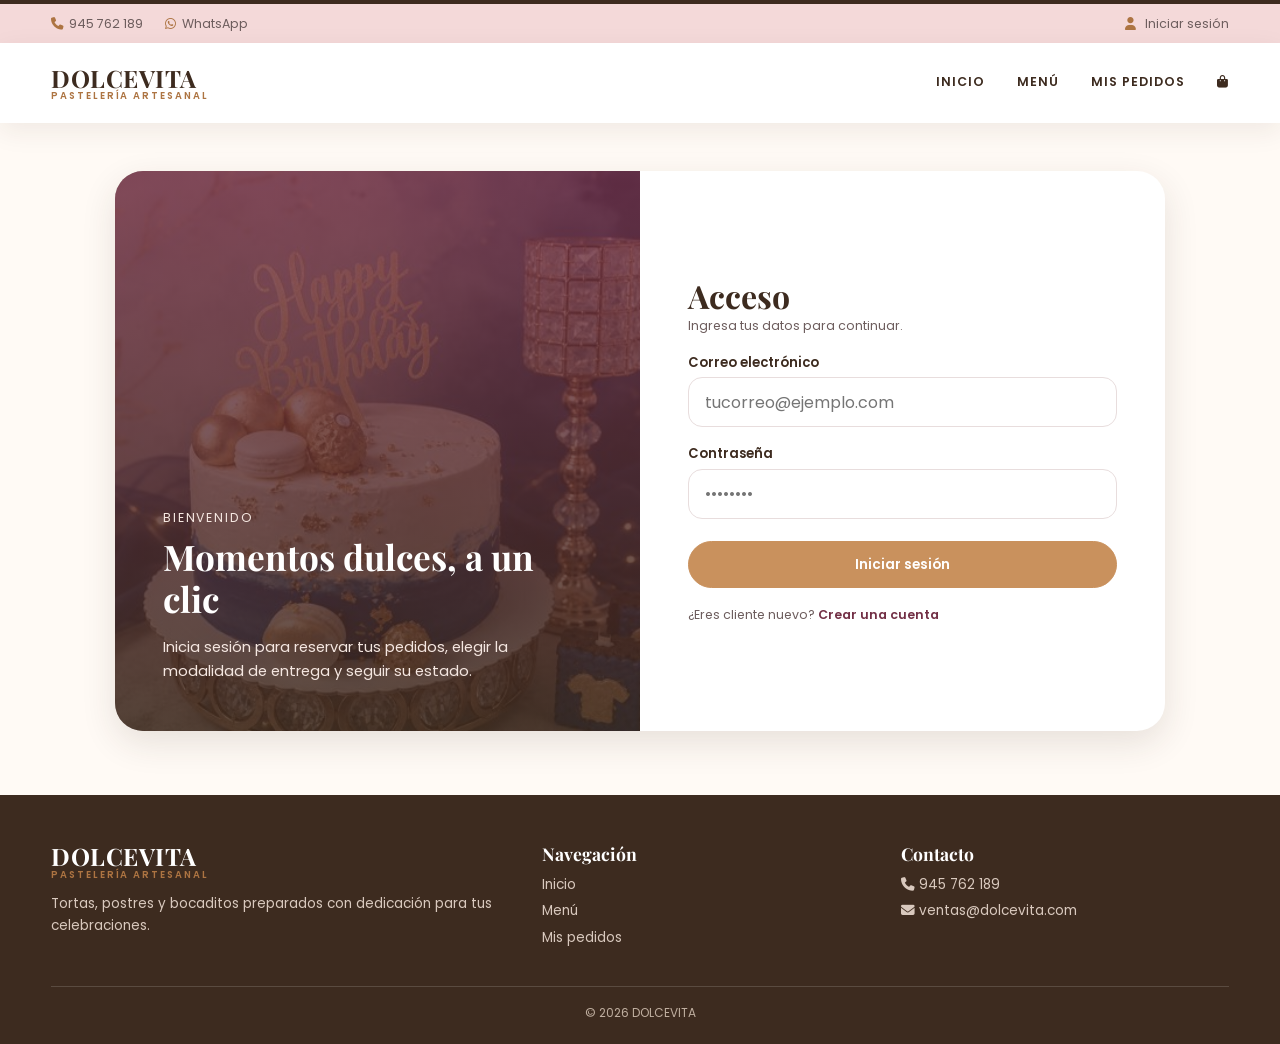
==== src/main/resources/static/login.html @ 1e83cde8 "Agrega front de la tienda y panel de administración" ====
<!DOCTYPE html>
<html lang="es">
<head>
    <meta charset="UTF-8">
    <meta name="viewport" content="width=device-width, initial-scale=1">
    <title>Iniciar sesión | DOLCEVITA</title>
    <link rel="stylesheet" href="https://cdnjs.cloudflare.com/ajax/libs/font-awesome/6.7.2/css/all.min.css">
    <link href="https://fonts.googleapis.com/css2?family=Playfair+Display:wght@600;700&family=Poppins:wght@300;400;500;600;700&display=swap" rel="stylesheet">
    <link rel="stylesheet" href="css/estilos.css">
</head>
<body>
<header>
    <div class="top-bar"><div class="contenedor">
        <div><span><i class="fa-solid fa-phone"></i>945 762 189</span><span><i class="fa-brands fa-whatsapp"></i>WhatsApp</span></div>
        <div><a href="login.html"><i class="fa-solid fa-user"></i> Iniciar sesión</a></div>
    </div></div>
    <nav class="navbar"><div class="contenedor">
        <a href="index.html" class="marca"><b>DOLCEVITA</b><small>Pastelería artesanal</small></a>
        <button class="nav-toggle" id="navToggle" aria-label="Abrir menú"><i class="fa-solid fa-bars"></i></button>
        <div class="nav-links" id="navLinks">
            <a href="index.html">Inicio</a>
            <a href="menu.html">Menú</a>
            <a href="mis-pedidos.html">Mis pedidos</a>
            <a href="carrito.html" class="nav-carrito"><i class="fa-solid fa-bag-shopping"></i><span class="n">2</span></a>
        </div>
    </div></nav>
</header>
<main>
<section class="login-caja">
    <div class="login-lado"><span class="ayuda" style="color:#f5e7e1;letter-spacing:.15em;text-transform:uppercase">Bienvenido</span><h2>Momentos dulces, a un clic</h2><p>Inicia sesión para reservar tus pedidos, elegir la modalidad de entrega y seguir su estado.</p></div>
    <form class="login-form" action="mis-pedidos.html">
        <h2>Acceso</h2><p class="ayuda">Ingresa tus datos para continuar.</p>
        <label for="correo">Correo electrónico</label><input type="email" id="correo" placeholder="tucorreo@ejemplo.com">
        <label for="clave">Contraseña</label><input type="password" id="clave" placeholder="••••••••">
        <button class="btn btn-dorado" type="submit">Iniciar sesión</button>
        <p class="ayuda" style="margin-top:1.1rem">¿Eres cliente nuevo? <a href="#" style="color:var(--vino);font-weight:600">Crear una cuenta</a></p>
    </form>
</section>
</main>
<footer class="pie-pagina"><div class="contenedor">
    <div class="cols">
        <div><div class="marca"><b>DOLCEVITA</b><small>Pastelería artesanal</small></div><p style="margin-top:.8rem">Tortas, postres y bocaditos preparados con dedicación para tus celebraciones.</p></div>
        <div><h3>Navegación</h3><ul><li><a href="index.html">Inicio</a></li><li><a href="menu.html">Menú</a></li><li><a href="mis-pedidos.html">Mis pedidos</a></li></ul></div>
        <div><h3>Contacto</h3><ul><li><i class="fa-solid fa-phone"></i> 945 762 189</li><li><i class="fa-solid fa-envelope"></i> ventas@dolcevita.com</li></ul></div>
    </div>
    <div class="copy">© 2026 DOLCEVITA</div>
</div></footer>
<script src="js/api.js"></script>
<script src="js/carrito.js"></script>
<script src="js/nav.js"></script>
</body>
</html>
---- src/main/resources/static/css/estilos.css ----
/* =====================================================
   DOLCEVITA - Maqueta visual v2
   Un solo archivo de estilos: tienda (cliente) + panel admin.
   Estética: rosa suave, crema, chocolate y dorado.
   Títulos: Playfair Display. Texto: Poppins.
===================================================== */

:root {
  --rosa-claro: #f4d9d9;
  --rosa: #eec9cb;
  --rosa-oscuro: #d9aeb2;
  --crema: #fffaf5;
  --crema-oscuro: #f8eee6;
  --blanco: #fff;
  --chocolate: #3d2b1f;
  --chocolate-claro: #604638;
  --dorado: #c9915d;
  --dorado-oscuro: #ad7442;
  --vino: #722f45;
  --gris: #6d5d5d;
  --gris-claro: #f2eeee;
  --gris-borde: #e8dddd;
  --verde: #307a4b;  --verde-fondo: #dff1e5;
  --ambar: #8a5a12;  --ambar-fondo: #fbe9c8;
  --azul: #35639a;   --azul-fondo: #dde9f7;
  --rojo: #b93d3d;   --rojo-fondo: #f6dcdc;
  --morado: #6b4a8f; --morado-fondo: #eadff5;
  --fuente-titulos: "Playfair Display", serif;
  --fuente-texto: "Poppins", sans-serif;
  --radio-m: 14px; --radio: 18px; --radio-g: 28px; --pill: 999px;
  --sombra-suave: 0 8px 25px rgba(61,43,31,.08);
  --sombra: 0 12px 35px rgba(61,43,31,.12);
}
*, *::before, *::after { margin: 0; padding: 0; box-sizing: border-box; }
html { scroll-behavior: smooth; }
body { min-height: 100vh; font-family: var(--fuente-texto); background: var(--crema); color: var(--chocolate); line-height: 1.6; }
img { display: block; max-width: 100%; object-fit: cover; }
a { color: inherit; text-decoration: none; }
ul { list-style: none; }
button, input, select, textarea { font: inherit; }
h1, h2, h3 { font-family: var(--fuente-titulos); color: var(--chocolate); line-height: 1.2; }

/* ---------- Botones ---------- */
.btn { white-space: nowrap; display: inline-flex; align-items: center; justify-content: center; gap: .5rem; padding: .7rem 1.6rem; border-radius: var(--pill); border: 1px solid var(--chocolate); background: var(--chocolate); color: #fff; font-size: .85rem; font-weight: 600; cursor: pointer; transition: .3s ease; }
.btn:hover { background: var(--chocolate-claro); border-color: var(--chocolate-claro); transform: translateY(-1px); }
.btn-dorado { background: var(--dorado); border-color: var(--dorado); }
.btn-dorado:hover { background: var(--dorado-oscuro); border-color: var(--dorado-oscuro); }
.btn-borde { background: transparent; color: var(--chocolate); border-color: var(--dorado); }
.btn-borde:hover { background: var(--dorado); color: #fff; border-color: var(--dorado); }
.btn-borde-claro { background: transparent; color: #fff; border-color: rgba(255,255,255,.7); }
.btn-borde-claro:hover { background: #fff; color: var(--chocolate); border-color: #fff; }
.btn-peligro { background: #fff; color: var(--rojo); border-color: var(--rojo); }
.btn-peligro:hover { background: var(--rojo); color: #fff; border-color: var(--rojo); }
.btn-bloque { display: flex; width: 100%; }
.btn-sm { padding: .35rem 1rem; font-size: .76rem; }

/* ---------- Etiquetas de estado ---------- */
.estado { display: inline-block; padding: .15rem .8rem; border-radius: var(--pill); font-size: .72rem; font-weight: 600; white-space: nowrap; }
.e-pendiente, .e-proceso { background: var(--ambar-fondo); color: var(--ambar); }
.e-confirmado, .e-camino { background: var(--azul-fondo); color: var(--azul); }
.e-entregado, .e-activo { background: var(--verde-fondo); color: var(--verde); }
.e-cancelado, .e-incidencia { background: var(--rojo-fondo); color: var(--rojo); }
.e-nuevo { background: var(--morado-fondo); color: var(--morado); }

/* ---------- Formularios ---------- */
label { display: block; font-size: .82rem; font-weight: 600; margin: 1rem 0 .3rem; }
input[type=text], input[type=email], input[type=password], input[type=date], input[type=number], input[type=tel], select, textarea {
  width: 100%; padding: .7rem 1rem; border: 1px solid var(--gris-borde); border-radius: var(--radio-m); background: #fff; color: var(--chocolate); outline: none; transition: .2s;
}
input:focus, select:focus, textarea:focus { border-color: var(--dorado); box-shadow: 0 0 0 3px rgba(201,145,93,.18); }
textarea { min-height: 90px; resize: vertical; }
.fila-radio { display: flex; gap: 1.4rem; flex-wrap: wrap; font-size: .88rem; }
.fila-radio label { display: inline-flex; align-items: center; gap: .4rem; font-weight: 400; margin: 0; }
.ayuda { font-size: .78rem; color: var(--gris); }

/* =====================================================
   TIENDA (cliente)
===================================================== */
.contenedor { width: min(1200px, 92%); margin-inline: auto; }
.top-bar { background: var(--rosa-claro); border-top: 4px solid var(--chocolate); font-size: .78rem; color: var(--gris); }
.top-bar .contenedor { display: flex; justify-content: space-between; align-items: center; padding: .6rem 0; gap: 1rem; flex-wrap: wrap; }
.top-bar span { margin-right: 1.4rem; }
.top-bar i { margin-right: .35rem; color: var(--dorado-oscuro); }
.navbar { background: #fff; position: sticky; top: 0; z-index: 20; box-shadow: var(--sombra-suave); }
.navbar .contenedor { display: flex; justify-content: space-between; align-items: center; min-height: 80px; gap: 1rem; }
.marca { display: flex; flex-direction: column; line-height: 1.1; }
.marca b { font-family: var(--fuente-titulos); font-size: 1.5rem; color: var(--chocolate); letter-spacing: .02em; }
.marca small { font-size: .6rem; letter-spacing: .2em; font-weight: 600; color: var(--dorado-oscuro); text-transform: uppercase; }
.nav-links { display: flex; gap: 2rem; align-items: center; }
.nav-links a { font-size: .78rem; font-weight: 600; letter-spacing: .08em; text-transform: uppercase; padding: .4rem 0; border-bottom: 2px solid transparent; }
.nav-links a:hover, .nav-links a.activo { color: var(--dorado-oscuro); border-color: var(--dorado); }
.nav-carrito { position: relative; }
.nav-carrito .n { position: absolute; top: -8px; right: -12px; background: var(--dorado); color: #fff; border-radius: 50%; width: 18px; height: 18px; font-size: .62rem; display: grid; place-items: center; letter-spacing: 0; }
.nav-toggle { display: none; background: none; color: var(--chocolate); font-size: 1.3rem; cursor: pointer; }

.hero { background: linear-gradient(100deg, #4a362a 0%, #6b5547 55%, #d9cfc6 100%); color: #fff; padding: 5.5rem 0; }
.hero .etiqueta { color: var(--dorado); letter-spacing: .2em; font-size: .72rem; font-weight: 600; text-transform: uppercase; }
.hero h1 { color: #fff; font-size: clamp(2.4rem, 5vw, 3.8rem); max-width: 560px; margin: .8rem 0 1rem; }
.hero p { max-width: 480px; color: #f3e9e1; }
.hero .botones { display: flex; gap: .8rem; margin-top: 1.6rem; flex-wrap: wrap; }
.hero-grid { display: grid; grid-template-columns: 1.1fr .9fr; gap: 3rem; align-items: center; }
.hero-foto { width: 100%; max-width: 420px; justify-self: end; aspect-ratio: 4 / 4.6; border-radius: var(--radio-g); box-shadow: 0 18px 45px rgba(0,0,0,.35); border: 6px solid rgba(255,255,255,.18); }
.hero-pagina { text-align: center; padding: 4.5rem 0; background: linear-gradient(rgba(61,43,31,.72), rgba(61,43,31,.72)), url("../img/cat-personalizadas.jpg") center / cover; }
.hero-pagina h1 { margin: .5rem auto; }
.hero-pagina p { margin-inline: auto; }

.seccion { padding: 4.5rem 0; }
.seccion.alt { background: var(--crema-oscuro); }
.seccion-cab { text-align: center; max-width: 640px; margin: 0 auto 2.6rem; }
.seccion-cab small { display: block; letter-spacing: .18em; font-size: .7rem; font-weight: 600; text-transform: uppercase; color: var(--dorado-oscuro); }
.seccion-cab h2 { font-size: clamp(1.8rem, 3vw, 2.5rem); margin: .4rem 0; }
.seccion-cab p { color: var(--gris); }

.grid-cat { display: grid; grid-template-columns: repeat(3, 1fr); gap: 1.5rem; }
.card-cat { position: relative; border-radius: var(--radio); overflow: hidden; aspect-ratio: 3 / 3.4; box-shadow: var(--sombra); color: #fff; display: flex; align-items: flex-end; }
.card-cat img { position: absolute; inset: 0; width: 100%; height: 100%; transition: transform .5s; }
.card-cat:hover img { transform: scale(1.06); }
.card-cat::after { content: ""; position: absolute; inset: 0; background: linear-gradient(to top, rgba(40,26,18,.85) 5%, rgba(40,26,18,0) 60%); }
.card-cat div { position: relative; z-index: 1; padding: 1.6rem; }
.card-cat h3 { color: #fff; font-size: 1.4rem; }
.card-cat p { font-size: .82rem; color: #f0e4dc; margin: .3rem 0 .7rem; }
.card-cat span { font-size: .82rem; font-weight: 600; }

.dos-col-texto { display: grid; grid-template-columns: 1fr 1fr; gap: 4rem; align-items: center; }
.marco-foto { position: relative; }
.marco-foto::before { content: ""; position: absolute; inset: 18px -18px -18px 18px; background: var(--rosa-claro); border-radius: var(--radio-g); }
.marco-foto img { position: relative; border-radius: var(--radio-g); aspect-ratio: 4 / 4.6; width: 100%; box-shadow: var(--sombra); }
.dos-col-texto small { letter-spacing: .18em; font-size: .7rem; font-weight: 600; text-transform: uppercase; color: var(--dorado-oscuro); }
.dos-col-texto h2 { font-size: 2.3rem; margin: .5rem 0 1rem; }
.dos-col-texto p { color: var(--gris); margin-bottom: .9rem; }

.chips { display: flex; flex-wrap: wrap; justify-content: center; gap: .7rem; margin-bottom: 2.4rem; }
.chip { padding: .5rem 1.3rem; border: 1px solid var(--dorado); border-radius: var(--pill); font-size: .82rem; font-weight: 600; background: transparent; }
.chip.activo { background: var(--dorado); color: #fff; box-shadow: 0 6px 16px rgba(201,145,93,.35); }
.grid-prod { display: grid; grid-template-columns: repeat(3, 1fr); gap: 1.6rem; }
.card-prod { background: #fff; border-radius: var(--radio); overflow: hidden; box-shadow: var(--sombra-suave); display: flex; flex-direction: column; transition: .3s; }
.card-prod:hover { transform: translateY(-4px); box-shadow: var(--sombra); }
.card-prod img { aspect-ratio: 4 / 3.2; width: 100%; }
.card-prod .cuerpo { padding: 1.3rem 1.4rem 1.2rem; display: flex; flex-direction: column; flex: 1; }
.card-prod h3 { font-size: 1.25rem; }
.card-prod .sub { color: var(--dorado-oscuro); font-size: .78rem; font-weight: 600; margin: .2rem 0 .5rem; }
.card-prod .desc { color: var(--gris); font-size: .85rem; flex: 1; }
.card-prod .pie { display: flex; justify-content: space-between; align-items: center; border-top: 1px solid var(--gris-borde); margin-top: 1rem; padding-top: .9rem; }
.precio { color: var(--dorado-oscuro); font-weight: 700; font-size: 1.05rem; }
.card-prod .pie a { font-size: .82rem; font-weight: 600; }

.pie-pagina { background: var(--chocolate); color: #e9dcd2; padding: 3rem 0 1.4rem; }
.pie-pagina .cols { display: grid; grid-template-columns: 1.4fr 1fr 1fr; gap: 2rem; margin-bottom: 2rem; }
.pie-pagina h3 { color: #fff; font-size: 1.1rem; margin-bottom: .6rem; }
.pie-pagina p, .pie-pagina li { font-size: .85rem; color: #d9c9be; margin-bottom: .3rem; }
.pie-pagina .marca b { color: #fff; }
.pie-pagina .copy { border-top: 1px solid rgba(255,255,255,.15); padding-top: 1rem; text-align: center; font-size: .75rem; color: #bfae9f; }

/* ---------- Páginas internas de tienda ---------- */
.pagina { padding: 3rem 0 4.5rem; }
.migas { font-size: .82rem; color: var(--gris); margin-bottom: 1.4rem; }
.migas a:hover { color: var(--dorado-oscuro); }
.detalle { display: grid; grid-template-columns: 1fr 1fr; gap: 3rem; align-items: start; }
.detalle .principal { border-radius: var(--radio-g); aspect-ratio: 1; width: 100%; box-shadow: var(--sombra); }
.miniaturas { display: flex; gap: .8rem; margin-top: 1rem; }
.miniaturas img { width: 84px; height: 84px; border-radius: var(--radio-m); border: 2px solid transparent; }
.miniaturas img:first-child { border-color: var(--dorado); }
.detalle h1 { font-size: 2.4rem; }
.detalle .precio-g { font-size: 1.7rem; color: var(--dorado-oscuro); font-weight: 700; margin: .4rem 0; }
.estrellas { color: var(--dorado); font-size: .9rem; }
.tamanos { display: grid; grid-template-columns: repeat(3, 1fr); gap: .7rem; }
.tamano { border: 1px solid var(--gris-borde); border-radius: var(--radio-m); padding: .7rem; text-align: center; font-size: .85rem; background: #fff; }
.tamano small { display: block; color: var(--gris); }
.tamano.activo { border-color: var(--dorado); background: var(--crema-oscuro); font-weight: 600; }
.cantidad { display: inline-flex; border: 1px solid var(--gris-borde); border-radius: var(--pill); background: #fff; overflow: hidden; }
.cantidad span { padding: .45rem 1.2rem; font-weight: 600; }
.cantidad span:nth-child(2) { border-inline: 1px solid var(--gris-borde); }

.panel { background: #fff; border-radius: var(--radio); padding: 1.6rem; box-shadow: var(--sombra-suave); }
.panel > h3 { font-size: 1.25rem; padding-bottom: .7rem; margin-bottom: 1rem; border-bottom: 1px solid var(--gris-borde); }
.dos-col { display: grid; grid-template-columns: 1.6fr 1fr; gap: 1.6rem; align-items: start; }
.item { display: flex; gap: 1rem; align-items: center; padding: .9rem 0; border-bottom: 1px solid var(--gris-borde); }
.item:last-child { border-bottom: 0; }
.item img { width: 78px; height: 78px; border-radius: var(--radio-m); flex: none; }
.item .info { flex: 1; }
.item h3 { font-size: 1.05rem; }
.fila-dato { display: flex; justify-content: space-between; gap: 1rem; padding: .35rem 0; font-size: .9rem; }
.fila-dato span:first-child { color: var(--gris); }
.fila-total { display: flex; justify-content: space-between; align-items: center; border-top: 1px solid var(--gris-borde); margin-top: .8rem; padding-top: 1rem; font-weight: 700; }
.fila-total .monto { font-family: var(--fuente-titulos); font-size: 1.6rem; color: var(--dorado-oscuro); }
.pasos { display: flex; align-items: center; justify-content: center; max-width: 560px; margin: 0 auto 2.4rem; }
.paso { text-align: center; font-size: .78rem; color: var(--gris); width: 120px; }
.paso b { display: grid; place-items: center; width: 32px; height: 32px; margin: 0 auto .3rem; border-radius: 50%; border: 2px solid var(--gris-borde); background: #fff; }
.paso.activo { color: var(--chocolate); font-weight: 600; }
.paso.activo b { background: var(--dorado); border-color: var(--dorado); color: #fff; }
.paso-linea { flex: 1; height: 2px; background: var(--gris-borde); margin-bottom: 1.3rem; }
.exito { text-align: center; max-width: 560px; margin: 0 auto; }
.exito .check { width: 76px; height: 76px; border-radius: 50%; background: var(--verde); color: #fff; font-size: 2rem; display: grid; place-items: center; margin: 0 auto 1.2rem; }
.exito .panel { text-align: left; margin: 1.5rem 0; }

.lista-pedidos .pedido { display: grid; grid-template-columns: 110px 1fr 130px 120px; gap: 1rem; align-items: center; padding: 1rem 0; border-bottom: 1px solid var(--gris-borde); font-size: .9rem; }
.lista-pedidos .pedido:last-child { border-bottom: 0; }
.lista-pedidos .prod { display: flex; align-items: center; gap: .9rem; }
.lista-pedidos img { width: 56px; height: 56px; border-radius: 12px; }
.lista-pedidos small { color: var(--gris); display: block; }
.pestanas { display: flex; flex-wrap: wrap; gap: .5rem; margin-bottom: 1.2rem; }
.pestana { padding: .35rem 1.1rem; border-radius: var(--pill); border: 1px solid var(--gris-borde); background: #fff; font-size: .8rem; font-weight: 600; }
.pestana.activo { background: var(--chocolate); border-color: var(--chocolate); color: #fff; }

.login-caja { display: grid; grid-template-columns: 1fr 1fr; border-radius: var(--radio-g); overflow: hidden; box-shadow: var(--sombra); background: #fff; margin: 3rem auto 4rem; width: min(1050px, 92%); min-height: 560px; }
.login-lado { background: linear-gradient(rgba(114,47,69,.78), rgba(61,43,31,.82)), url("../img/torta-azul.jpg") center / cover; color: #fff; padding: 3rem; display: flex; flex-direction: column; justify-content: flex-end; }
.login-lado h2 { color: #fff; font-size: 2.2rem; margin: .5rem 0 1rem; }
.login-lado p { color: #f5e7e1; font-size: .92rem; }
.login-form { padding: 3rem; display: flex; flex-direction: column; justify-content: center; }
.login-form h2 { font-size: 2rem; }
.login-form .btn { margin-top: 1.4rem; }

/* =====================================================
   ADMIN
===================================================== */
body.admin-body { background: var(--crema); }
.admin { display: grid; grid-template-columns: 250px 1fr; min-height: 100vh; }
.lateral { background: var(--chocolate); color: #e9dcd2; padding: 1.6rem 1rem; position: sticky; top: 0; height: 100vh; overflow-y: auto; }
.lateral .marca { text-align: center; align-items: center; margin-bottom: 2rem; padding-bottom: 1.4rem; border-bottom: 1px solid rgba(255,255,255,.12); }
.lateral .marca b { color: #fff; }
.lateral a { display: flex; align-items: center; gap: .8rem; padding: .7rem 1rem; border-radius: var(--radio-m); font-size: .86rem; color: #d9c9be; margin-bottom: .2rem; transition: .2s; }
.lateral a i { width: 18px; text-align: center; color: var(--dorado); }
.lateral a:hover { background: rgba(255,255,255,.07); color: #fff; }
.lateral a.activo { background: var(--dorado); color: #fff; font-weight: 600; box-shadow: 0 6px 16px rgba(0,0,0,.2); }
.lateral a.activo i { color: #fff; }
.lateral .salir { margin-top: 1.5rem; border-top: 1px solid rgba(255,255,255,.12); padding-top: 1.2rem; }
.admin-main { min-width: 0; }
.topbar { display: flex; justify-content: space-between; align-items: center; padding: .9rem 2rem; background: #fff; box-shadow: var(--sombra-suave); position: sticky; top: 0; z-index: 10; }
.topbar .saludo { font-size: .85rem; color: var(--gris); }
.topbar .usuario { display: flex; align-items: center; gap: 1.2rem; font-size: .85rem; }
.avatar { width: 36px; height: 36px; border-radius: 50%; background: var(--rosa); color: var(--chocolate); display: inline-grid; place-items: center; font-weight: 700; margin-right: .5rem; }
.cuerpo { padding: 2rem; }
.cab-pag { display: flex; justify-content: space-between; align-items: flex-start; gap: 1rem; flex-wrap: wrap; margin-bottom: 1.5rem; }
.cab-pag h1 { font-size: 2rem; }
.cab-pag p { color: var(--gris); font-size: .9rem; }
.kpis { display: grid; grid-template-columns: repeat(4, 1fr); gap: 1.1rem; margin-bottom: 1.5rem; }
.kpis.cinco { grid-template-columns: repeat(5, 1fr); }
.kpi { background: #fff; border-radius: var(--radio); padding: 1.1rem 1.3rem; display: flex; align-items: center; gap: 1rem; box-shadow: var(--sombra-suave); }
.kpi .ic { width: 48px; height: 48px; border-radius: 14px; display: grid; place-items: center; font-size: 1.2rem; flex: none; }
.kpi .num { font-family: var(--fuente-titulos); font-size: 1.9rem; font-weight: 700; line-height: 1; }
.kpi small { color: var(--gris); font-size: .78rem; }
.ic-rosa { background: var(--rosa-claro); color: var(--vino); }
.ic-ambar { background: var(--ambar-fondo); color: var(--ambar); }
.ic-azul { background: var(--azul-fondo); color: var(--azul); }
.ic-verde { background: var(--verde-fondo); color: var(--verde); }
.ic-rojo { background: var(--rojo-fondo); color: var(--rojo); }
.graficos { display: grid; grid-template-columns: 1.7fr 1fr; gap: 1.2rem; }
.barras { display: flex; align-items: flex-end; gap: .9rem; height: 190px; border-bottom: 1px solid var(--gris-borde); padding-top: .5rem; }
.barras div { flex: 1; background: linear-gradient(var(--dorado), var(--dorado-oscuro)); border-radius: 8px 8px 0 0; }
.barras-etq { display: flex; gap: .9rem; font-size: .72rem; color: var(--gris); margin-top: .4rem; }
.barras-etq span { flex: 1; text-align: center; }
.dona { width: 150px; height: 150px; border-radius: 50%; margin: .8rem auto; background: conic-gradient(var(--dorado) 0 70%, var(--rosa-claro) 70% 100%); display: grid; place-items: center; }
.dona span { width: 96px; height: 96px; border-radius: 50%; background: #fff; display: flex; flex-direction: column; align-items: center; justify-content: center; font-family: var(--fuente-titulos); font-weight: 700; font-size: 1.4rem; }
.dona small { font-family: var(--fuente-texto); font-size: .65rem; font-weight: 400; color: var(--gris); }
.leyenda { text-align: center; font-size: .8rem; color: var(--gris); }
.filtros { display: flex; gap: 1rem; flex-wrap: wrap; align-items: flex-end; margin-bottom: 1.2rem; }
.filtros > div { min-width: 120px; }
.filtros .crece { flex: 1; min-width: 200px; }
.filtros label { margin-top: 0; }
.tabla-caja { background: #fff; border-radius: var(--radio); box-shadow: var(--sombra-suave); overflow-x: auto; }
table.tabla { width: 100%; border-collapse: collapse; font-size: .85rem; }
.tabla th { text-align: left; background: var(--crema-oscuro); color: var(--chocolate-claro); font-weight: 600; font-size: .76rem; letter-spacing: .04em; text-transform: uppercase; padding: .9rem .75rem; white-space: nowrap; }
.tabla td strong { white-space: nowrap; }
.tabla td { padding: .8rem .75rem; border-bottom: 1px solid var(--gris-borde); vertical-align: middle; }
.tabla tr:last-child td { border-bottom: 0; }
.tabla tbody tr:hover { background: #fffaf7; }
.persona { display: flex; align-items: center; gap: .7rem; min-width: 170px; }
.persona img { width: 44px; height: 44px; border-radius: 12px; flex: none; }
.persona small { display: block; color: var(--gris); font-size: .74rem; }
.acciones { display: flex; gap: .4rem; }
.ic-btn { width: 32px; height: 32px; display: inline-grid; place-items: center; border-radius: 10px; border: 1px solid var(--gris-borde); background: #fff; font-size: .78rem; color: var(--chocolate-claro); transition: .2s; }
.ic-btn:hover { background: var(--dorado); color: #fff; border-color: var(--dorado); }
.ic-btn.rojo { color: var(--rojo); }
.ic-btn.rojo:hover { background: var(--rojo); color: #fff; border-color: var(--rojo); }
.detalle-admin { display: grid; grid-template-columns: 1fr 1.2fr; gap: 1.2rem; align-items: start; }
.login-admin { min-height: 100vh; display: grid; grid-template-columns: 1fr 1fr; }
.login-admin .foto { background: linear-gradient(rgba(61,43,31,.45), rgba(61,43,31,.6)), url("../img/hero-torta.jpg") center / cover; display: flex; align-items: flex-end; padding: 3rem; color: #fff; }
.login-admin .foto h2 { color: #fff; font-size: 2.2rem; }
.login-admin .forma { display: flex; align-items: center; justify-content: center; padding: 2rem; }
.login-admin form { width: 100%; max-width: 380px; }
.login-admin .marca { align-items: center; margin-bottom: 1.8rem; }

/* ---------- Responsive ---------- */
@media (max-width: 960px) {
  .nav-toggle { display: block; }
  .hero-grid { grid-template-columns: 1fr; }
  .hero-foto { justify-self: start; max-width: 320px; }
  .nav-links { display: none; position: absolute; top: 80px; left: 0; right: 0; background: #fff; flex-direction: column; padding: 1.2rem; box-shadow: var(--sombra); gap: 1rem; }
  .nav-links.abierto { display: flex; }
  .grid-cat, .grid-prod { grid-template-columns: repeat(2, 1fr); }
  .dos-col-texto, .detalle, .dos-col, .detalle-admin, .graficos, .login-caja, .login-admin, .pie-pagina .cols { grid-template-columns: 1fr; }
  .login-lado { min-height: 220px; }
  .admin { grid-template-columns: 1fr; }
  .lateral { position: static; height: auto; display: flex; flex-wrap: wrap; gap: .3rem; padding: .8rem; }
  .lateral .marca { width: 100%; margin-bottom: .6rem; padding-bottom: .8rem; }
  .lateral .salir { margin: 0; border: 0; padding: 0; }
  .kpis, .kpis.cinco { grid-template-columns: repeat(2, 1fr); }
  .lista-pedidos .pedido { grid-template-columns: 1fr 1fr; }
  .cuerpo { padding: 1.2rem; }
}
@media (max-width: 600px) {
  .grid-cat, .grid-prod { grid-template-columns: 1fr; }
  .tamanos { grid-template-columns: 1fr; }
}


/* ---------- Conexión con el backend (estados de carga, errores, cantidad) ---------- */
.mensaje-estado { grid-column: 1 / -1; text-align: center; color: var(--gris); padding: 2.5rem 1rem; }
.mensaje-estado.error { color: var(--rojo); }
.aviso-ok { margin-top: 1rem; padding: .7rem 1rem; border-radius: var(--radio-m); background: var(--verde-fondo); color: var(--verde); font-size: .85rem; }
button.chip { cursor: pointer; font-family: inherit; background: transparent; color: var(--chocolate); }
button.chip.activo { background: var(--dorado); color: #fff; }
.cantidad button { background: transparent; border: 0; padding: .45rem 1.2rem; font-weight: 600; cursor: pointer; color: var(--chocolate); }
.cantidad button:hover { background: var(--crema-oscuro); }
.cantidad #cantidad { padding: .45rem 1.2rem; font-weight: 600; border-inline: 1px solid var(--gris-borde); }
.btn[disabled] { opacity: .5; cursor: not-allowed; transform: none; }
.nav-carrito .n[style*="none"] { display: none; }

/* ---------- Carrito conectado ---------- */
.cantidad-chica { margin-top: .4rem; }
.cantidad-chica button { padding: .2rem .8rem; }
.cantidad-chica span { padding: .2rem .8rem; font-weight: 600; border-inline: 1px solid var(--gris-borde); }
button.ic-btn { cursor: pointer; }
.aviso-carrito { padding: .7rem 1rem; border-radius: var(--radio-m); background: var(--ambar-fondo); color: var(--ambar); font-size: .85rem; margin-bottom: 1rem; }
.carrito-vacio { grid-column: 1 / -1; text-align: center; padding: 3rem 1rem; }
.carrito-vacio p { color: var(--gris); margin-bottom: 1.2rem; }
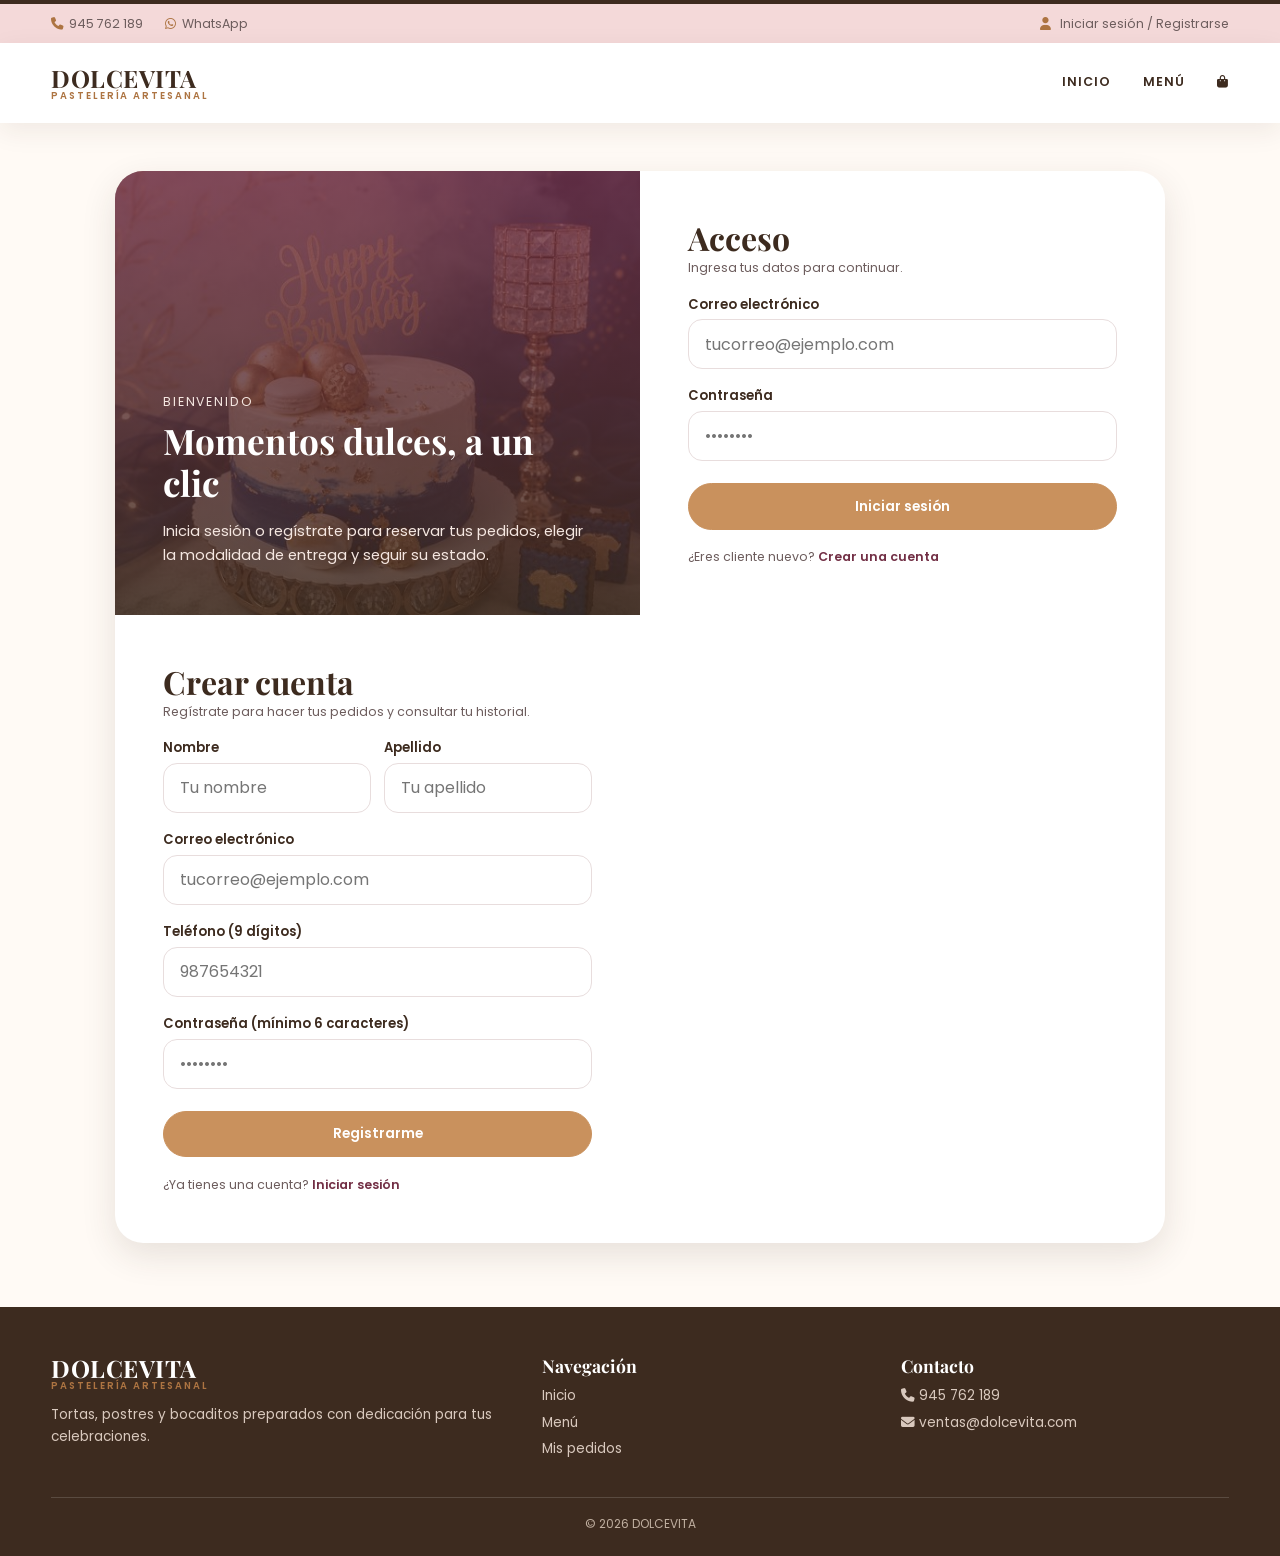
==== commit d0b6fa3b: "login y demas" ====
--- a/src/main/resources/static/login.html
+++ b/src/main/resources/static/login.html
@@ -21,19 +21,54 @@
             <a href="index.html">Inicio</a>
             <a href="menu.html">Menú</a>
             <a href="mis-pedidos.html">Mis pedidos</a>
-            <a href="carrito.html" class="nav-carrito"><i class="fa-solid fa-bag-shopping"></i><span class="n">2</span></a>
+            <a href="carrito.html" class="nav-carrito"><i class="fa-solid fa-bag-shopping"></i><span class="n">0</span></a>
         </div>
     </div></nav>
 </header>
 <main>
 <section class="login-caja">
-    <div class="login-lado"><span class="ayuda" style="color:#f5e7e1;letter-spacing:.15em;text-transform:uppercase">Bienvenido</span><h2>Momentos dulces, a un clic</h2><p>Inicia sesión para reservar tus pedidos, elegir la modalidad de entrega y seguir su estado.</p></div>
-    <form class="login-form" action="mis-pedidos.html">
-        <h2>Acceso</h2><p class="ayuda">Ingresa tus datos para continuar.</p>
-        <label for="correo">Correo electrónico</label><input type="email" id="correo" placeholder="tucorreo@ejemplo.com">
-        <label for="clave">Contraseña</label><input type="password" id="clave" placeholder="••••••••">
-        <button class="btn btn-dorado" type="submit">Iniciar sesión</button>
-        <p class="ayuda" style="margin-top:1.1rem">¿Eres cliente nuevo? <a href="#" style="color:var(--vino);font-weight:600">Crear una cuenta</a></p>
+    <div class="login-lado">
+        <span class="ayuda" style="color:#f5e7e1;letter-spacing:.15em;text-transform:uppercase">Bienvenido</span>
+        <h2>Momentos dulces, a un clic</h2>
+        <p>Inicia sesión o regístrate para reservar tus pedidos, elegir la modalidad de entrega y seguir su estado.</p>
+    </div>
+
+    
+    <form class="login-form" id="formLogin" novalidate>
+        <h2>Acceso</h2>
+        <p class="ayuda">Ingresa tus datos para continuar.</p>
+        <label for="correo">Correo electrónico</label>
+        <input type="email" id="correo" placeholder="tucorreo@ejemplo.com" required>
+        <label for="clave">Contraseña</label>
+        <input type="password" id="clave" placeholder="••••••••" required>
+        <p class="aviso-carrito" id="errorLogin" hidden style="margin-top:1rem;margin-bottom:0"></p>
+        <button class="btn btn-dorado" type="submit" id="btnLogin">Iniciar sesión</button>
+        <p class="ayuda" style="margin-top:1.1rem">¿Eres cliente nuevo? <a href="#" id="irRegistro" style="color:var(--vino);font-weight:600">Crear una cuenta</a></p>
+    </form>
+
+    
+    <form class="login-form" id="formRegistro" hidden novalidate>
+        <h2>Crear cuenta</h2>
+        <p class="ayuda">Regístrate para hacer tus pedidos y consultar tu historial.</p>
+        <div style="display:grid;grid-template-columns:1fr 1fr;gap:0 .8rem">
+            <div>
+                <label for="regNombre">Nombre</label>
+                <input type="text" id="regNombre" maxlength="60" placeholder="Tu nombre" required>
+            </div>
+            <div>
+                <label for="regApellido">Apellido</label>
+                <input type="text" id="regApellido" maxlength="60" placeholder="Tu apellido" required>
+            </div>
+        </div>
+        <label for="regCorreo">Correo electrónico</label>
+        <input type="email" id="regCorreo" maxlength="100" placeholder="tucorreo@ejemplo.com" required>
+        <label for="regTelefono">Teléfono (9 dígitos)</label>
+        <input type="tel" id="regTelefono" maxlength="9" placeholder="987654321">
+        <label for="regClave">Contraseña (mínimo 6 caracteres)</label>
+        <input type="password" id="regClave" placeholder="••••••••" required>
+        <p class="aviso-carrito" id="errorRegistro" hidden style="margin-top:1rem;margin-bottom:0"></p>
+        <button class="btn btn-dorado" type="submit" id="btnRegistro">Registrarme</button>
+        <p class="ayuda" style="margin-top:1.1rem">¿Ya tienes una cuenta? <a href="#" id="irLogin" style="color:var(--vino);font-weight:600">Iniciar sesión</a></p>
     </form>
 </section>
 </main>
@@ -48,5 +83,102 @@
 <script src="js/api.js"></script>
 <script src="js/carrito.js"></script>
 <script src="js/nav.js"></script>
+<script>
+const formLogin = document.getElementById("formLogin");
+const formRegistro = document.getElementById("formRegistro");
+const errorLogin = document.getElementById("errorLogin");
+const errorRegistro = document.getElementById("errorRegistro");
+const redirectParam = new URLSearchParams(location.search).get("redirect");
+
+function redirigirPorRol(usuario) {
+  Sesion.guardarCache(usuario);
+  const rol = Sesion.rolDe(usuario);
+  if (rol.includes("ADMIN")) {
+    location.href = "admin/index.html";
+  } else if (rol.includes("MOTOR")) {
+    location.href = "admin/entregas.html";
+  } else {
+    location.href = redirectParam || "mis-pedidos.html";
+  }
+}
+
+document.getElementById("irRegistro").addEventListener("click", (e) => {
+  e.preventDefault();
+  errorLogin.hidden = true;
+  formLogin.hidden = true;
+  formRegistro.hidden = false;
+});
+
+document.getElementById("irLogin").addEventListener("click", (e) => {
+  e.preventDefault();
+  errorRegistro.hidden = true;
+  formRegistro.hidden = true;
+  formLogin.hidden = false;
+});
+
+formLogin.addEventListener("submit", async (e) => {
+  e.preventDefault();
+  errorLogin.hidden = true;
+  const correo = document.getElementById("correo").value.trim();
+  const clave = document.getElementById("clave").value;
+  if (!correo || !clave) {
+    errorLogin.textContent = "Ingresa tu correo y contraseña.";
+    errorLogin.hidden = false;
+    return;
+  }
+  const btn = document.getElementById("btnLogin");
+  btn.disabled = true;
+  try {
+    const usuario = await Api.login(correo, clave);
+    redirigirPorRol(usuario);
+  } catch (err) {
+    errorLogin.textContent = err.message;
+    errorLogin.hidden = false;
+    btn.disabled = false;
+  }
+});
+
+formRegistro.addEventListener("submit", async (e) => {
+  e.preventDefault();
+  errorRegistro.hidden = true;
+  const nombre = document.getElementById("regNombre").value.trim();
+  const apellido = document.getElementById("regApellido").value.trim();
+  const correo = document.getElementById("regCorreo").value.trim();
+  const telefono = document.getElementById("regTelefono").value.trim();
+  const contrasena = document.getElementById("regClave").value;
+
+  if (!nombre || !apellido) {
+    errorRegistro.textContent = "Escribe tu nombre y apellido.";
+    errorRegistro.hidden = false;
+    return;
+  }
+  if (!/^[^@\s]+@[^@\s]+\.[^@\s]+$/.test(correo)) {
+    errorRegistro.textContent = "Escribe un correo electrónico válido.";
+    errorRegistro.hidden = false;
+    return;
+  }
+  if (telefono && !/^\d{9}$/.test(telefono)) {
+    errorRegistro.textContent = "El teléfono debe tener 9 dígitos.";
+    errorRegistro.hidden = false;
+    return;
+  }
+  if (contrasena.length < 6) {
+    errorRegistro.textContent = "La contraseña debe tener al menos 6 caracteres.";
+    errorRegistro.hidden = false;
+    return;
+  }
+
+  const btn = document.getElementById("btnRegistro");
+  btn.disabled = true;
+  try {
+    const usuario = await Api.registro({ nombre, apellido, correo, telefono, contrasena });
+    redirigirPorRol(usuario);
+  } catch (err) {
+    errorRegistro.textContent = err.message;
+    errorRegistro.hidden = false;
+    btn.disabled = false;
+  }
+});
+</script>
 </body>
-</html>
+</html>
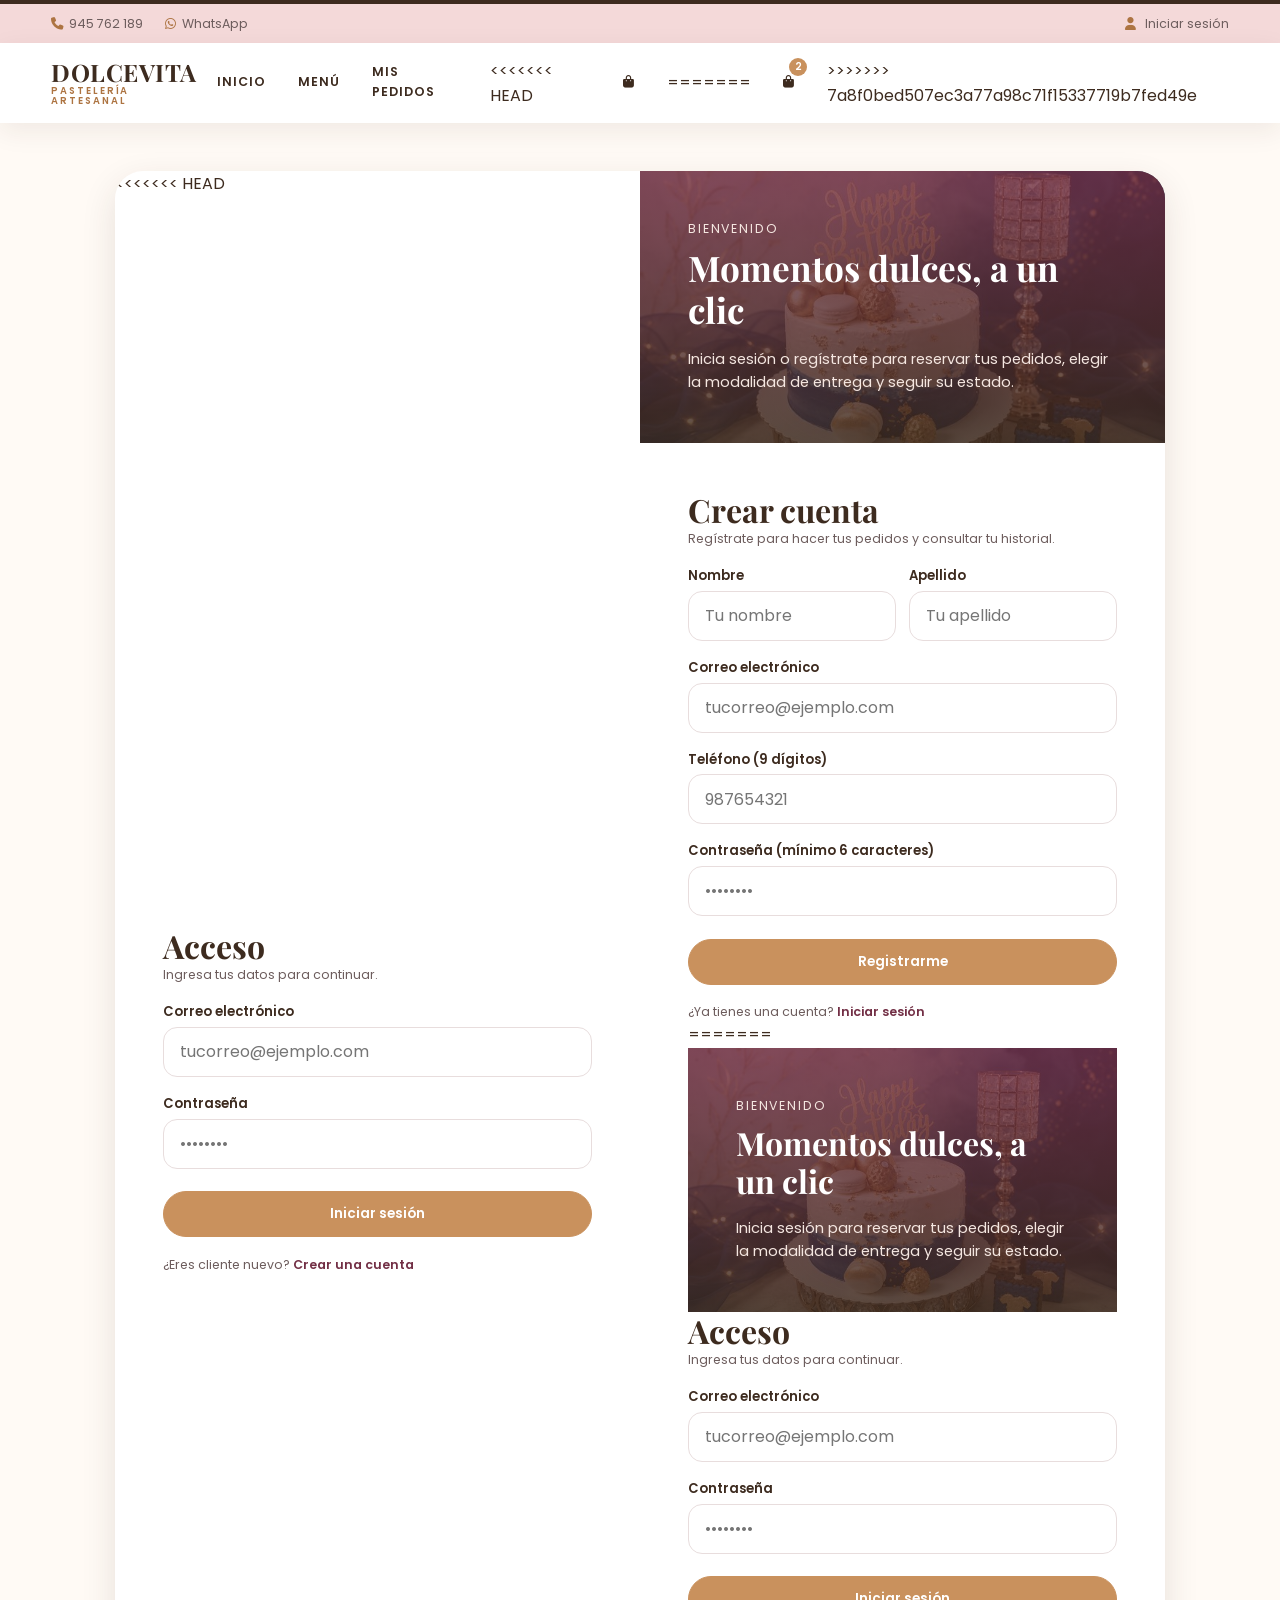
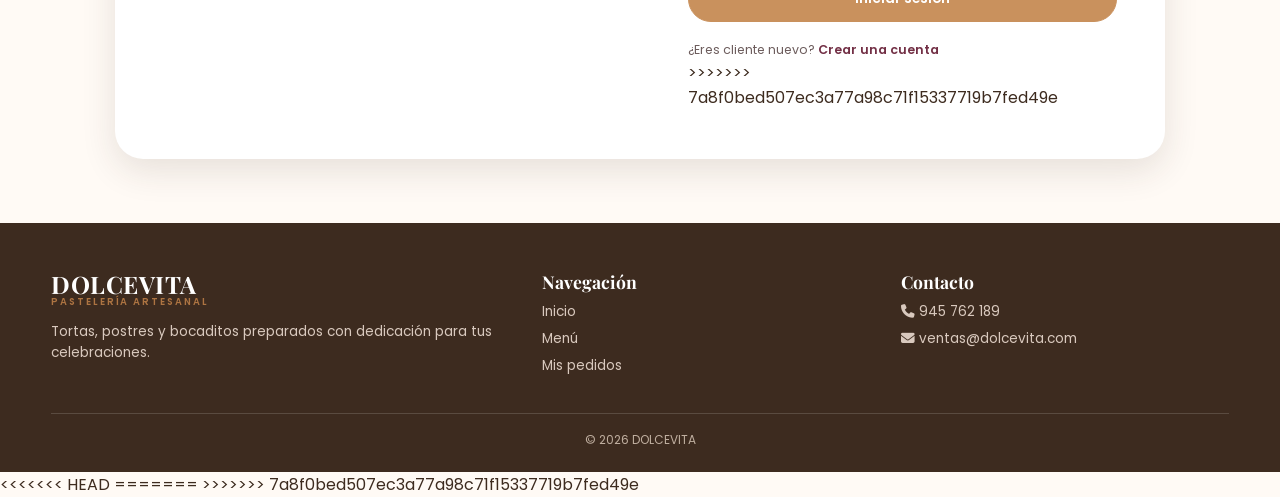
==== commit c898c393: "actualizacion" ====
--- a/src/main/resources/static/login.html
+++ b/src/main/resources/static/login.html
@@ -21,12 +21,17 @@
             <a href="index.html">Inicio</a>
             <a href="menu.html">Menú</a>
             <a href="mis-pedidos.html">Mis pedidos</a>
+<<<<<<< HEAD
             <a href="carrito.html" class="nav-carrito"><i class="fa-solid fa-bag-shopping"></i><span class="n">0</span></a>
+=======
+            <a href="carrito.html" class="nav-carrito"><i class="fa-solid fa-bag-shopping"></i><span class="n">2</span></a>
+>>>>>>> 7a8f0bed507ec3a77a98c71f15337719b7fed49e
         </div>
     </div></nav>
 </header>
 <main>
 <section class="login-caja">
+<<<<<<< HEAD
     <div class="login-lado">
         <span class="ayuda" style="color:#f5e7e1;letter-spacing:.15em;text-transform:uppercase">Bienvenido</span>
         <h2>Momentos dulces, a un clic</h2>
@@ -69,6 +74,15 @@
         <p class="aviso-carrito" id="errorRegistro" hidden style="margin-top:1rem;margin-bottom:0"></p>
         <button class="btn btn-dorado" type="submit" id="btnRegistro">Registrarme</button>
         <p class="ayuda" style="margin-top:1.1rem">¿Ya tienes una cuenta? <a href="#" id="irLogin" style="color:var(--vino);font-weight:600">Iniciar sesión</a></p>
+=======
+    <div class="login-lado"><span class="ayuda" style="color:#f5e7e1;letter-spacing:.15em;text-transform:uppercase">Bienvenido</span><h2>Momentos dulces, a un clic</h2><p>Inicia sesión para reservar tus pedidos, elegir la modalidad de entrega y seguir su estado.</p></div>
+    <form class="login-form" action="mis-pedidos.html">
+        <h2>Acceso</h2><p class="ayuda">Ingresa tus datos para continuar.</p>
+        <label for="correo">Correo electrónico</label><input type="email" id="correo" placeholder="tucorreo@ejemplo.com">
+        <label for="clave">Contraseña</label><input type="password" id="clave" placeholder="••••••••">
+        <button class="btn btn-dorado" type="submit">Iniciar sesión</button>
+        <p class="ayuda" style="margin-top:1.1rem">¿Eres cliente nuevo? <a href="#" style="color:var(--vino);font-weight:600">Crear una cuenta</a></p>
+>>>>>>> 7a8f0bed507ec3a77a98c71f15337719b7fed49e
     </form>
 </section>
 </main>
@@ -83,6 +97,7 @@
 <script src="js/api.js"></script>
 <script src="js/carrito.js"></script>
 <script src="js/nav.js"></script>
+<<<<<<< HEAD
 <script>
 const formLogin = document.getElementById("formLogin");
 const formRegistro = document.getElementById("formRegistro");
@@ -181,4 +196,8 @@
 });
 </script>
 </body>
-</html>+</html>
+=======
+</body>
+</html>
+>>>>>>> 7a8f0bed507ec3a77a98c71f15337719b7fed49e
